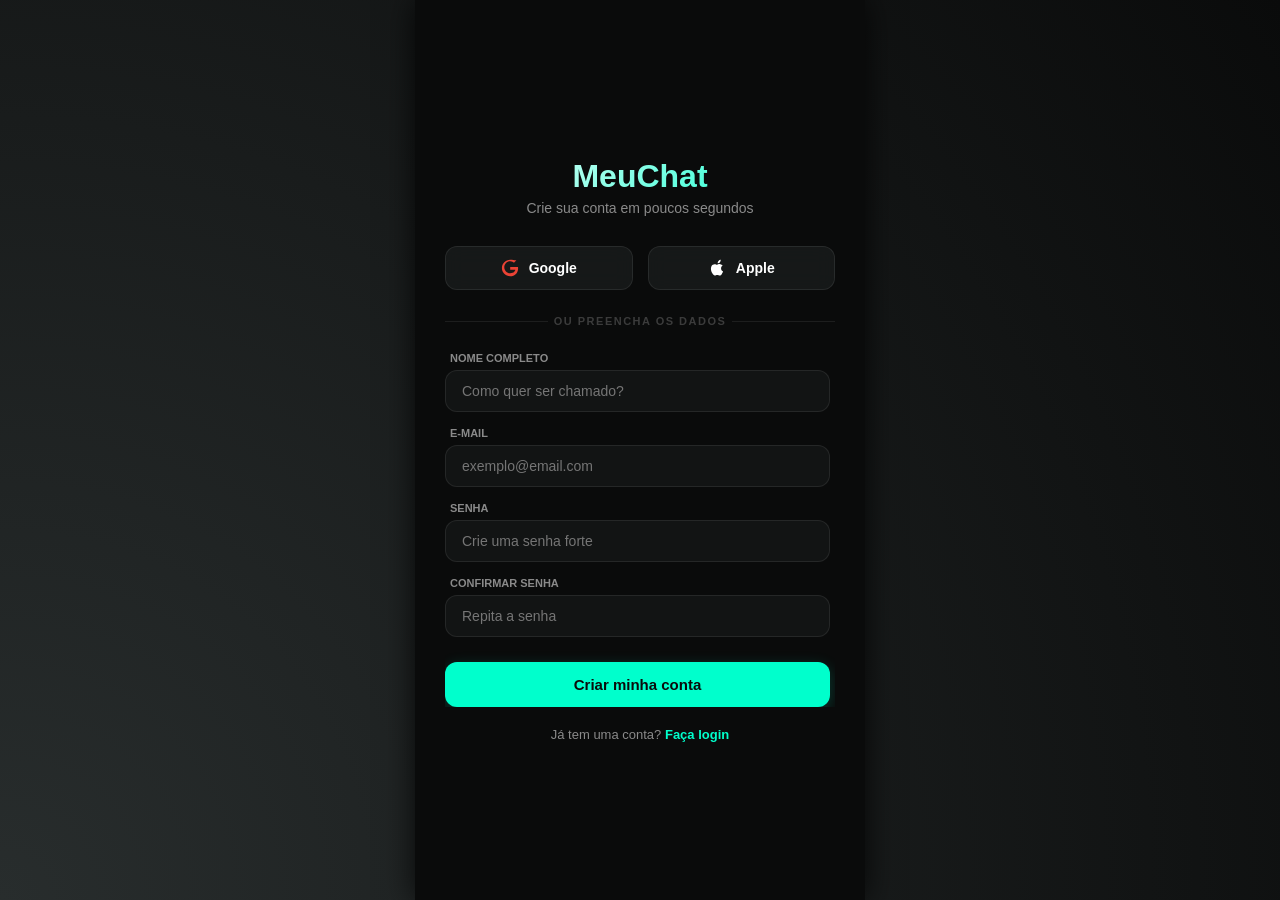
==== cadastre-se.html @ e144c777 "primeiira versao do chat app" ====
<!DOCTYPE html>
<html lang="pt-BR">
<head>
    <meta charset="UTF-8">
    <meta name="viewport" content="width=device-width, initial-scale=1.0">
    <title>Meu Chat - Cadastro</title>
    <style>
        /* --- ESTILOS GERAIS --- */
        * {
            margin: 0;
            padding: 0;
            box-sizing: border-box;
            font-family: 'Segoe UI', Tahoma, Geneva, Verdana, sans-serif;
        }

        body {
            background-color: #0a0b0b;
            color: #ffffff;
            display: flex;
            justify-content: center;
            align-items: center;
            height: 100vh;
            background: radial-gradient(circle at bottom left, #282d2d 0%, #0a0b0b 100%);
            overflow: hidden;
        }

        /* Container do App */
        .app-container {
            width: 100%;
            max-width: 450px;
            height: 100vh;
            background-color: #0a0b0b;
            display: flex;
            flex-direction: column;
            justify-content: center;
            padding: 30px;
            position: relative;
            box-shadow: 0 0 30px rgba(0,0,0,0.8);
        }

        /* --- LOGO / TOPO --- */
        .register-header {
            text-align: center;
            margin-bottom: 30px;
        }

        .register-header h1 {
            font-size: 32px;
            font-weight: 800;
            background: linear-gradient(135deg, #ffffff 0%, #00ffcc 100%);
            -webkit-background-clip: text;
            -webkit-text-fill-color: transparent;
        }

        .register-header p {
            font-size: 14px;
            color: #8a8a8a;
            margin-top: 5px;
        }

        /* --- BOTÕES SOCIAIS --- */
        .social-container {
            display: flex;
            gap: 15px;
            margin-bottom: 25px;
        }

        .btn-social {
            flex: 1;
            display: flex;
            align-items: center;
            justify-content: center;
            gap: 10px;
            padding: 12px;
            border-radius: 12px;
            background: rgba(40, 45, 45, 0.4);
            border: 1px solid rgba(255, 255, 255, 0.08);
            backdrop-filter: blur(10px);
            -webkit-backdrop-filter: blur(10px);
            color: #ffffff;
            font-size: 14px;
            font-weight: 600;
            cursor: pointer;
            transition: all 0.2s ease;
        }

        .btn-social:hover {
            border-color: #00ffcc;
            background: rgba(0, 255, 204, 0.05);
        }

        .social-icon {
            width: 18px;
            height: 18px;
        }

        /* --- DIVISOR --- */
        .divider {
            display: flex;
            align-items: center;
            text-align: center;
            margin-bottom: 25px;
            color: rgba(255, 255, 255, 0.2);
            font-size: 11px;
            font-weight: 700;
            text-transform: uppercase;
            letter-spacing: 1.5px;
        }

        .divider::before, .divider::after {
            content: '';
            flex: 1;
            border-bottom: 1px solid rgba(255, 255, 255, 0.08);
        }

        .divider:not(:empty)::before { margin-right: .5em; }
        .divider:not(:empty)::after { margin-left: .5em; }

        /* --- FORMULÁRIO --- */
        .form-scroll {
            overflow-y: auto;
            padding-right: 5px;
        }

        /* Estilização da barra de rolagem */
        .form-scroll::-webkit-scrollbar { width: 4px; }
        .form-scroll::-webkit-scrollbar-thumb { background: #3c3c3c; border-radius: 10px; }

        .form-container {
            display: flex;
            flex-direction: column;
            gap: 15px;
        }

        .input-group {
            display: flex;
            flex-direction: column;
            gap: 6px;
        }

        .input-group label {
            font-size: 11px;
            color: #8a8a8a;
            font-weight: 700;
            text-transform: uppercase;
            padding-left: 5px;
        }

        .input-field {
            width: 100%;
            background: rgba(40, 45, 45, 0.3);
            border: 1px solid rgba(255, 255, 255, 0.08);
            border-radius: 12px;
            padding: 12px 16px;
            color: #ffffff;
            font-size: 14px;
            outline: none;
            transition: all 0.2s;
        }

        .input-field:focus {
            border-color: #00ffcc;
            background: rgba(40, 45, 45, 0.5);
            box-shadow: 0 0 15px rgba(0, 255, 204, 0.1);
        }

        /* --- BOTÃO CRIAR CONTA --- */
        .btn-register {
            width: 100%;
            padding: 14px;
            border-radius: 12px;
            background: #00ffcc;
            color: #0a0b0b;
            border: none;
            font-size: 15px;
            font-weight: 700;
            cursor: pointer;
            margin-top: 10px;
            box-shadow: 0 4px 15px rgba(0, 255, 204, 0.2);
            transition: all 0.2s ease;
        }

        .btn-register:hover {
            transform: translateY(-2px);
            box-shadow: 0 6px 20px rgba(0, 255, 204, 0.4);
        }

        /* LINK PARA LOGIN */
        .login-link {
            text-align: center;
            margin-top: 20px;
            font-size: 13px;
            color: #8a8a8a;
        }

        .login-link a {
            color: #00ffcc;
            text-decoration: none;
            font-weight: 700;
        }

        @media screen and (max-width: 900px) {
            .app-container { max-width: 100%; height: 100vh; box-shadow: none; }
        }
    </style>
</head>
<body>

    <div class="app-container">
        
        <header class="register-header">
            <h1>MeuChat</h1>
            <p>Crie sua conta em poucos segundos</p>
        </header>

        <div class="social-container">
            <button class="btn-social" onclick="socialAuth('Google')">
                <svg class="social-icon" viewBox="0 0 24 24">
                    <path fill="#EA4335" d="M12.24 10.285V14.4h6.887c-.275 1.565-1.88 4.604-6.887 4.604-4.33 0-7.866-3.577-7.866-8s3.536-8 7.866-8c2.46 0 4.105 1.025 5.047 1.926l3.227-3.111C18.29 1.95 15.54 1 12.24 1 6.16 1 1.2 5.93 1.2 12s4.96 11 11.04 11c6.35 0 10.57-4.44 10.57-10.75 0-.72-.08-1.27-.17-1.72h-10.4z"/>
                </svg>
                <span>Google</span>
            </button>

            <button class="btn-social" onclick="socialAuth('Apple')">
                <svg class="social-icon" viewBox="0 0 24 24" fill="#ffffff">
                    <path d="M18.71 19.5c-.83 1.24-1.71 2.45-3.05 2.47-1.34.03-1.77-.79-3.29-.79-1.53 0-2 .77-3.27.82-1.31.05-2.3-1.32-3.14-2.53C4.25 17 2.94 12.45 4.7 9.39c.87-1.52 2.43-2.48 4.12-2.51 1.28-.02 2.5.87 3.29.87.78 0 2.26-1.07 3.81-.91.65.03 2.47.26 3.64 1.98-.09.06-2.17 1.28-2.15 3.81.03 3.02 2.65 4.03 2.68 4.04-.03.07-.42 1.44-1.38 2.83M15.97 4.17c.66-.81 1.11-1.93.99-3.06-1 .04-2.22.67-2.94 1.52-.64.74-1.2 1.88-1.05 2.99 1.11.09 2.24-.55 3-1.45z"/>
                </svg>
                <span>Apple</span>
            </button>
        </div>

        <div class="divider">ou preencha os dados</div>

        <div class="form-scroll">
            <form class="form-container" onsubmit="validarCadastro(event)">
                
                <div class="input-group">
                    <label>Nome Completo</label>
                    <input type="text" class="input-field" placeholder="Como quer ser chamado?" required>
                </div>

                <div class="input-group">
                    <label>E-mail</label>
                    <input type="email" class="input-field" placeholder="exemplo@email.com" required>
                </div>

                <div class="input-group">
                    <label>Senha</label>
                    <input type="password" id="senha" class="input-field" placeholder="Crie uma senha forte" required>
                </div>

                <div class="input-group">
                    <label>Confirmar Senha</label>
                    <input type="password" id="confirmarSenha" class="input-field" placeholder="Repita a senha" required>
                </div>

                <button type="submit" class="btn-register">Criar minha conta</button>
            </form>
        </div>

        <div class="login-link">
            Já tem uma conta? <a href="login.html">Faça login</a>
        </div>

    </div>

    <script>
        function validarCadastro(event) {
            event.preventDefault();
            
            const senha = document.getElementById('senha').value;
            const confirmar = document.getElementById('confirmarSenha').value;

            if (senha !== confirmar) {
                alert("As senhas não coincidem! Tente novamente.");
                return;
            }

            // Simulação de sucesso
            alert("Conta criada com sucesso! Bem-vindo ao MeuChat.");
            window.location.href = "index.html";
        }

        function socialAuth(rede) {
            alert(`Iniciando cadastro via ${rede}...`);
            window.location.href = "index.html";
        }
    </script>
</body>
</html>
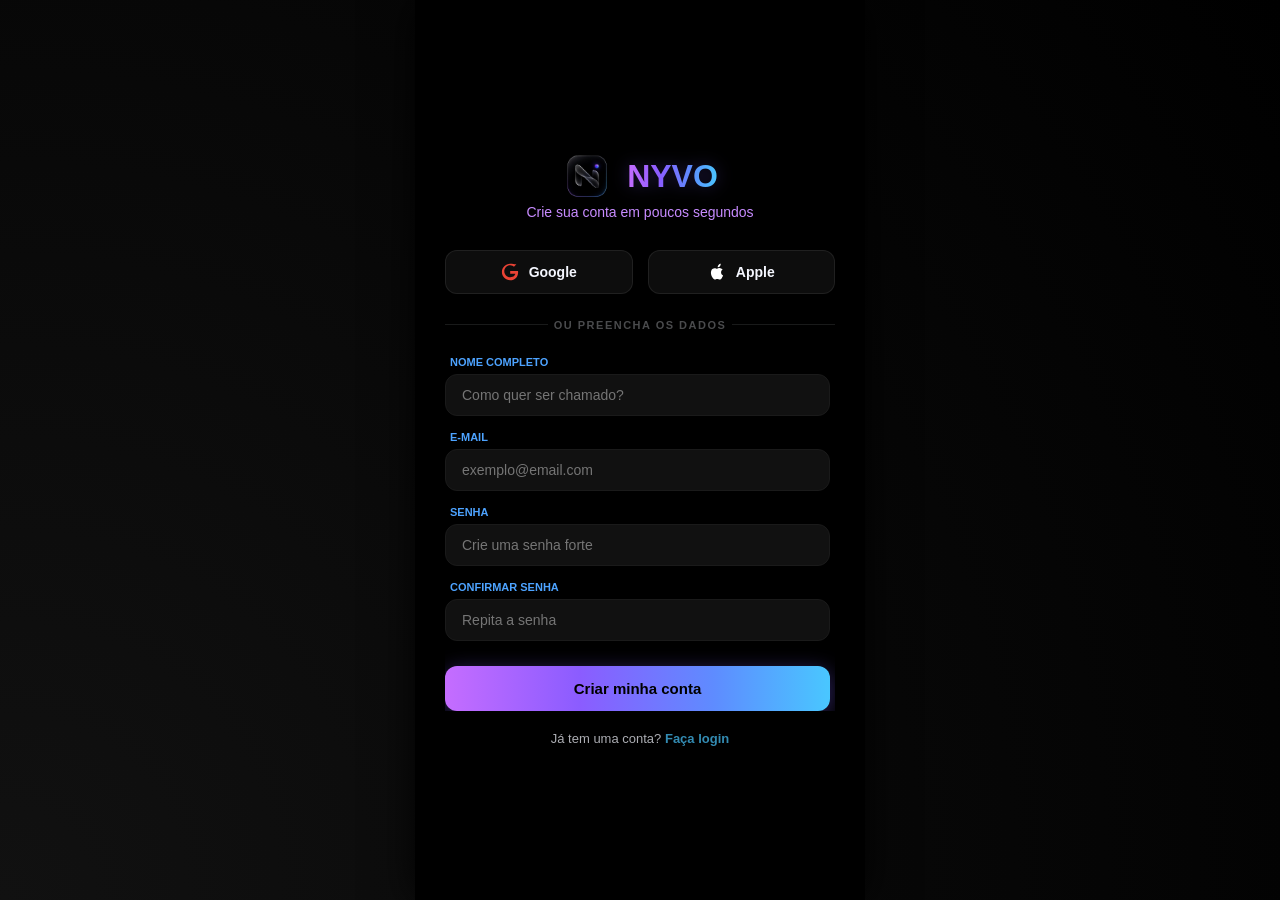
==== commit ddd0e814: "ajude no meu cadastre-se" ====
--- a/cadastre-se.html
+++ b/cadastre-se.html
@@ -3,213 +3,21 @@
 <head>
     <meta charset="UTF-8">
     <meta name="viewport" content="width=device-width, initial-scale=1.0">
+    <link rel="stylesheet" href="./cadastre-se.css">
     <title>Meu Chat - Cadastro</title>
-    <style>
-        /* --- ESTILOS GERAIS --- */
-        * {
-            margin: 0;
-            padding: 0;
-            box-sizing: border-box;
-            font-family: 'Segoe UI', Tahoma, Geneva, Verdana, sans-serif;
-        }
 
-        body {
-            background-color: #0a0b0b;
-            color: #ffffff;
-            display: flex;
-            justify-content: center;
-            align-items: center;
-            height: 100vh;
-            background: radial-gradient(circle at bottom left, #282d2d 0%, #0a0b0b 100%);
-            overflow: hidden;
-        }
-
-        /* Container do App */
-        .app-container {
-            width: 100%;
-            max-width: 450px;
-            height: 100vh;
-            background-color: #0a0b0b;
-            display: flex;
-            flex-direction: column;
-            justify-content: center;
-            padding: 30px;
-            position: relative;
-            box-shadow: 0 0 30px rgba(0,0,0,0.8);
-        }
-
-        /* --- LOGO / TOPO --- */
-        .register-header {
-            text-align: center;
-            margin-bottom: 30px;
-        }
-
-        .register-header h1 {
-            font-size: 32px;
-            font-weight: 800;
-            background: linear-gradient(135deg, #ffffff 0%, #00ffcc 100%);
-            -webkit-background-clip: text;
-            -webkit-text-fill-color: transparent;
-        }
-
-        .register-header p {
-            font-size: 14px;
-            color: #8a8a8a;
-            margin-top: 5px;
-        }
-
-        /* --- BOTÕES SOCIAIS --- */
-        .social-container {
-            display: flex;
-            gap: 15px;
-            margin-bottom: 25px;
-        }
-
-        .btn-social {
-            flex: 1;
-            display: flex;
-            align-items: center;
-            justify-content: center;
-            gap: 10px;
-            padding: 12px;
-            border-radius: 12px;
-            background: rgba(40, 45, 45, 0.4);
-            border: 1px solid rgba(255, 255, 255, 0.08);
-            backdrop-filter: blur(10px);
-            -webkit-backdrop-filter: blur(10px);
-            color: #ffffff;
-            font-size: 14px;
-            font-weight: 600;
-            cursor: pointer;
-            transition: all 0.2s ease;
-        }
-
-        .btn-social:hover {
-            border-color: #00ffcc;
-            background: rgba(0, 255, 204, 0.05);
-        }
-
-        .social-icon {
-            width: 18px;
-            height: 18px;
-        }
-
-        /* --- DIVISOR --- */
-        .divider {
-            display: flex;
-            align-items: center;
-            text-align: center;
-            margin-bottom: 25px;
-            color: rgba(255, 255, 255, 0.2);
-            font-size: 11px;
-            font-weight: 700;
-            text-transform: uppercase;
-            letter-spacing: 1.5px;
-        }
-
-        .divider::before, .divider::after {
-            content: '';
-            flex: 1;
-            border-bottom: 1px solid rgba(255, 255, 255, 0.08);
-        }
-
-        .divider:not(:empty)::before { margin-right: .5em; }
-        .divider:not(:empty)::after { margin-left: .5em; }
-
-        /* --- FORMULÁRIO --- */
-        .form-scroll {
-            overflow-y: auto;
-            padding-right: 5px;
-        }
-
-        /* Estilização da barra de rolagem */
-        .form-scroll::-webkit-scrollbar { width: 4px; }
-        .form-scroll::-webkit-scrollbar-thumb { background: #3c3c3c; border-radius: 10px; }
-
-        .form-container {
-            display: flex;
-            flex-direction: column;
-            gap: 15px;
-        }
-
-        .input-group {
-            display: flex;
-            flex-direction: column;
-            gap: 6px;
-        }
-
-        .input-group label {
-            font-size: 11px;
-            color: #8a8a8a;
-            font-weight: 700;
-            text-transform: uppercase;
-            padding-left: 5px;
-        }
-
-        .input-field {
-            width: 100%;
-            background: rgba(40, 45, 45, 0.3);
-            border: 1px solid rgba(255, 255, 255, 0.08);
-            border-radius: 12px;
-            padding: 12px 16px;
-            color: #ffffff;
-            font-size: 14px;
-            outline: none;
-            transition: all 0.2s;
-        }
-
-        .input-field:focus {
-            border-color: #00ffcc;
-            background: rgba(40, 45, 45, 0.5);
-            box-shadow: 0 0 15px rgba(0, 255, 204, 0.1);
-        }
-
-        /* --- BOTÃO CRIAR CONTA --- */
-        .btn-register {
-            width: 100%;
-            padding: 14px;
-            border-radius: 12px;
-            background: #00ffcc;
-            color: #0a0b0b;
-            border: none;
-            font-size: 15px;
-            font-weight: 700;
-            cursor: pointer;
-            margin-top: 10px;
-            box-shadow: 0 4px 15px rgba(0, 255, 204, 0.2);
-            transition: all 0.2s ease;
-        }
-
-        .btn-register:hover {
-            transform: translateY(-2px);
-            box-shadow: 0 6px 20px rgba(0, 255, 204, 0.4);
-        }
-
-        /* LINK PARA LOGIN */
-        .login-link {
-            text-align: center;
-            margin-top: 20px;
-            font-size: 13px;
-            color: #8a8a8a;
-        }
-
-        .login-link a {
-            color: #00ffcc;
-            text-decoration: none;
-            font-weight: 700;
-        }
-
-        @media screen and (max-width: 900px) {
-            .app-container { max-width: 100%; height: 100vh; box-shadow: none; }
-        }
-    </style>
+    
 </head>
 <body>
 
     <div class="app-container">
         
         <header class="register-header">
-            <h1>MeuChat</h1>
+            <div class="titulo">
+                <img src="./nyvo.png" alt="" width="50">
+                <h1>NYVO</h1>
+            </div>
+
             <p>Crie sua conta em poucos segundos</p>
         </header>
 
@@ -264,27 +72,6 @@
 
     </div>
 
-    <script>
-        function validarCadastro(event) {
-            event.preventDefault();
-            
-            const senha = document.getElementById('senha').value;
-            const confirmar = document.getElementById('confirmarSenha').value;
-
-            if (senha !== confirmar) {
-                alert("As senhas não coincidem! Tente novamente.");
-                return;
-            }
-
-            // Simulação de sucesso
-            alert("Conta criada com sucesso! Bem-vindo ao MeuChat.");
-            window.location.href = "index.html";
-        }
-
-        function socialAuth(rede) {
-            alert(`Iniciando cadastro via ${rede}...`);
-            window.location.href = "index.html";
-        }
-    </script>
+    <script src="cadastre-se.js"></script>
 </body>
 </html>
--- a/cadastre-se.css
+++ b/cadastre-se.css
@@ -0,0 +1,225 @@
+/* --- ESTILOS GERAIS --- */
+* {
+    margin: 0;
+    padding: 0;
+    box-sizing: border-box;
+    font-family: 'Segoe UI', Tahoma, Geneva, Verdana, sans-serif;
+}
+
+body {
+    background-color: #000000; /* Preto absoluto solicitado */
+    color: #F5F7FF; /* Branco para efeitos/texto claro */
+    display: flex;
+    justify-content: center;
+    align-items: center;
+    height: 100vh;
+    /* Gradiente radial de fundo usando o grafite e o preto absoluto */
+    background: radial-gradient(circle at bottom left, #111111 0%, #000000 100%);
+    overflow: hidden;
+}
+
+/* Container do App */
+.app-container {
+    width: 100%;
+    max-width: 450px;
+    height: 100vh;
+    background-color: #000000;
+    display: flex;
+    flex-direction: column;
+    justify-content: center;
+    padding: 30px;
+    position: relative;
+    box-shadow: 0 0 40px rgba(0, 0, 0, 0.9);
+}
+
+/* --- LOGO / TOPO --- */
+.register-header {
+    text-align: center;
+    margin-bottom: 30px;
+}
+
+/* Título com o Gradiente Principal da marca e Efeito Neon */
+.register-header h1 {
+    font-size: 32px;
+    font-weight: 800;
+    background: linear-gradient(90deg, #C56DFF 0%, #8B5CFF 35%, #5E8CFF 70%, #49C7FF 100%);
+    -webkit-background-clip: text;
+    -webkit-text-fill-color: transparent;
+    /* Adiciona profundidade ao texto em degradê */
+    filter: drop-shadow(0 0 8px rgba(122, 92, 255, 0.3));
+}
+
+.register-header p {
+    font-size: 14px;
+    color: #C78BFF; /* Lilás para dar destaque moderno */
+    margin-top: 5px;
+}
+
+.titulo {
+    display: flex;
+    align-items: center;
+    gap: 15px;
+    width: 100%;
+    justify-content: center;
+}
+
+
+
+/* --- BOTÕES SOCIAIS --- */
+.social-container {
+    display: flex;
+    gap: 15px;
+    margin-bottom: 25px;
+}
+
+/* Estilo Liquid Glass / Glassmorphism */
+.btn-social {
+    flex: 1;
+    display: flex;
+    align-items: center;
+    justify-content: center;
+    gap: 10px;
+    padding: 12px;
+    border-radius: 12px;
+    background: rgba(26, 26, 26, 0.5); /* Cinza escuro com opacidade */
+    border: 1px solid rgba(245, 247, 257, 0.08); /* Borda fina com o branco de reflexo */
+    backdrop-filter: blur(16px);
+    -webkit-backdrop-filter: blur(16px);
+    color: #F5F7FF;
+    font-size: 14px;
+    font-weight: 600;
+    cursor: pointer;
+    transition: all 0.3s ease;
+}
+
+.btn-social:hover {
+    background: rgba(26, 26, 26, 0.8);
+    border-color: #8B5CFF; /* Destaca com o roxo principal no hover */
+    transform: translateY(-2px);
+    box-shadow: 0 5px 15px rgba(122, 92, 255, 0.2); /* Glow sutil roxo (#7A5CFF) */
+}
+
+.social-icon {
+    width: 18px;
+    height: 18px;
+}
+
+/* --- DIVISOR --- */
+.divider {
+    display: flex;
+    align-items: center;
+    text-align: center;
+    margin-bottom: 25px;
+    color: rgba(245, 247, 257, 0.3);
+    font-size: 11px;
+    font-weight: 700;
+    text-transform: uppercase;
+    letter-spacing: 1.5px;
+}
+
+.divider::before, .divider::after {
+    content: '';
+    flex: 1;
+    border-bottom: 1px solid rgba(245, 247, 257, 0.1);
+}
+
+.divider:not(:empty)::before { margin-right: .5em; }
+.divider:not(:empty)::after { margin-left: .5em; }
+
+/* --- FORMULÁRIO --- */
+.form-scroll {
+    overflow-y: auto;
+    padding-right: 5px;
+}
+
+/* Estilização da barra de rolagem combinando com o tema escuro */
+.form-scroll::-webkit-scrollbar { width: 4px; }
+.form-scroll::-webkit-scrollbar-thumb { background: #1A1A1A; border-radius: 10px; }
+.form-scroll::-webkit-scrollbar-thumb:hover { background: #8B5CFF; }
+
+.form-container {
+    display: flex;
+    flex-direction: column;
+    gap: 15px;
+}
+
+.input-group {
+    display: flex;
+    flex-direction: column;
+    gap: 6px;
+}
+
+.input-group label {
+    font-size: 11px;
+    color: #4DA3FF; /* Azul neon para as labels ficarem limpas e tecnológicas */
+    font-weight: 700;
+    text-transform: uppercase;
+    padding-left: 5px;
+}
+
+.input-field {
+    width: 100%;
+    background: #111111; /* Cinza grafite */
+    border: 1px solid #1A1A1A; /* Cinza escuro */
+    border-radius: 12px;
+    padding: 12px 16px;
+    color: #F5F7FF;
+    font-size: 14px;
+    outline: none;
+    transition: all 0.3s ease;
+}
+
+.input-field:focus {
+    border-color: #49C7FF; /* Azul principal no foco */
+    background: #1A1A1A;
+    box-shadow: 0 0 15px rgba(85, 199, 255, 0.25); /* Glow Azul (#55C7FF) */
+}
+
+/* --- BOTÃO CRIAR CONTA --- */
+.btn-register {
+    width: 100%;
+    padding: 14px;
+    border-radius: 12px;
+    /* Aplicação do Gradiente de 4 cores da marca */
+    background: linear-gradient(90deg, #C56DFF 0%, #8B5CFF 35%, #5E8CFF 70%, #49C7FF 100%);
+    color: #000000; /* Texto em preto absoluto para garantir contraste */
+    border: none;
+    font-size: 15px;
+    font-weight: 700;
+    cursor: pointer;
+    margin-top: 10px;
+    box-shadow: 0 4px 20px rgba(122, 92, 255, 0.4); /* Glow Roxo (#7A5CFF) */
+    transition: all 0.3s ease;
+}
+
+.btn-register:hover {
+    transform: translateY(-2px);
+    box-shadow: 0 6px 25px rgba(85, 199, 255, 0.6); /* Transiciona o foco do glow para o Azul */
+    filter: brightness(1.1); /* Realça levemente os tons acesos do degradê */
+}
+
+/* LINK PARA LOGIN */
+.login-link {
+    text-align: center;
+    margin-top: 20px;
+    font-size: 13px;
+    color: #F5F7FF;
+    opacity: 0.7;
+}
+
+.login-link a {
+    color: #49C7FF; /* Azul principal */
+    text-decoration: none;
+    font-weight: 700;
+    transition: color 0.2s;
+}
+
+.login-link a:hover {
+    color: #C78BFF; /* Transiciona para o Lilás no hover */
+    text-decoration: underline;
+}
+
+/* --- RESPONSIVIDADE --- */
+@media screen and (max-width: 900px) {
+    .app-container { max-width: 100%; height: 100vh; box-shadow: none; }
+}
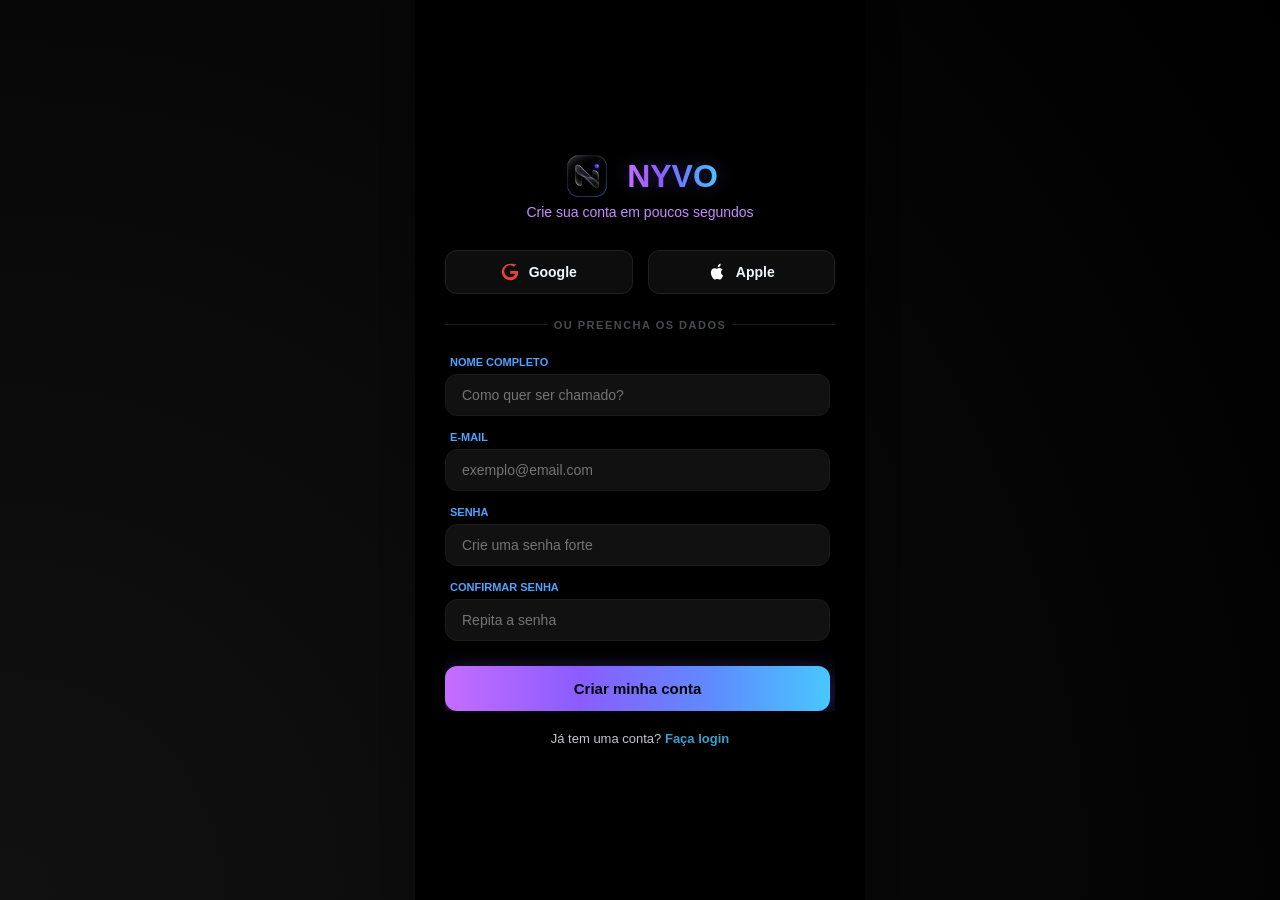
==== commit 4685f84f: "AJUSTE NO THEME" ====
--- a/cadastre-se.html
+++ b/cadastre-se.html
@@ -71,7 +71,7 @@
         </div>
 
     </div>
-
+    <Script src="theme.js"></Script>
     <script src="cadastre-se.js"></script>
 </body>
 </html>
--- a/cadastre-se.css
+++ b/cadastre-se.css
@@ -1,3 +1,41 @@
+/* --- VARIÁVEIS DE COR PADRÃO (DARK MODE) --- */
+body {
+    --bg-main: radial-gradient(circle at bottom left, #111111 0%, #000000 100%);
+    --bg-container: #000000;
+    --text-primary: #F5F7FF;
+    --btn-social-bg: rgba(26, 26, 26, 0.5);
+    --btn-social-hover: rgba(26, 26, 26, 0.8);
+    --btn-social-border: rgba(245, 247, 257, 0.08);
+    --divider-color: rgba(245, 247, 257, 0.3);
+    --divider-line: rgba(245, 247, 257, 0.1);
+    --scrollbar-track: #1A1A1A;
+    --input-bg: #111111;
+    --input-border: #1A1A1A;
+    --input-focus-bg: #1A1A1A;
+    --link-text-color: #F5F7FF;
+
+    background: var(--bg-main);
+    color: var(--text-primary);
+    transition: background 0.3s ease, color 0.3s ease;
+}
+
+/* --- VARIÁVEIS PARA O LIGHT MODE --- */
+body.light-mode {
+    --bg-main: radial-gradient(circle at bottom left, #EEF2F7 0%, #F8FAFC 100%);
+    --bg-container: #FFFFFF;
+    --text-primary: #111111;
+    --btn-social-bg: rgba(240, 244, 248, 0.7);
+    --btn-social-hover: rgba(226, 232, 240, 0.9);
+    --btn-social-border: rgba(17, 17, 17, 0.08);
+    --divider-color: rgba(17, 17, 17, 0.4);
+    --divider-line: rgba(17, 17, 17, 0.15);
+    --scrollbar-track: #E2E8F0;
+    --input-bg: #F1F5F9;
+    --input-border: #E2E8F0;
+    --input-focus-bg: #FFFFFF;
+    --link-text-color: #334155;
+}
+
 /* --- ESTILOS GERAIS --- */
 * {
     margin: 0;
@@ -7,14 +45,10 @@
 }
 
 body {
-    background-color: #000000; /* Preto absoluto solicitado */
-    color: #F5F7FF; /* Branco para efeitos/texto claro */
     display: flex;
     justify-content: center;
     align-items: center;
     height: 100vh;
-    /* Gradiente radial de fundo usando o grafite e o preto absoluto */
-    background: radial-gradient(circle at bottom left, #111111 0%, #000000 100%);
     overflow: hidden;
 }
 
@@ -23,13 +57,14 @@
     width: 100%;
     max-width: 450px;
     height: 100vh;
-    background-color: #000000;
+    background-color: var(--bg-container);
     display: flex;
     flex-direction: column;
     justify-content: center;
     padding: 30px;
     position: relative;
-    box-shadow: 0 0 40px rgba(0, 0, 0, 0.9);
+    box-shadow: 0 0 40px rgba(0, 0, 0, 0.1);
+    transition: background-color 0.3s ease;
 }
 
 /* --- LOGO / TOPO --- */
@@ -45,13 +80,12 @@
     background: linear-gradient(90deg, #C56DFF 0%, #8B5CFF 35%, #5E8CFF 70%, #49C7FF 100%);
     -webkit-background-clip: text;
     -webkit-text-fill-color: transparent;
-    /* Adiciona profundidade ao texto em degradê */
     filter: drop-shadow(0 0 8px rgba(122, 92, 255, 0.3));
 }
 
 .register-header p {
     font-size: 14px;
-    color: #C78BFF; /* Lilás para dar destaque moderno */
+    color: #C78BFF;
     margin-top: 5px;
 }
 
@@ -62,8 +96,6 @@
     width: 100%;
     justify-content: center;
 }
-
-
 
 /* --- BOTÕES SOCIAIS --- */
 .social-container {
@@ -81,11 +113,11 @@
     gap: 10px;
     padding: 12px;
     border-radius: 12px;
-    background: rgba(26, 26, 26, 0.5); /* Cinza escuro com opacidade */
-    border: 1px solid rgba(245, 247, 257, 0.08); /* Borda fina com o branco de reflexo */
+    background: var(--btn-social-bg);
+    border: 1px solid var(--btn-social-border);
     backdrop-filter: blur(16px);
     -webkit-backdrop-filter: blur(16px);
-    color: #F5F7FF;
+    color: var(--text-primary);
     font-size: 14px;
     font-weight: 600;
     cursor: pointer;
@@ -93,10 +125,10 @@
 }
 
 .btn-social:hover {
-    background: rgba(26, 26, 26, 0.8);
-    border-color: #8B5CFF; /* Destaca com o roxo principal no hover */
+    background: var(--btn-social-hover);
+    border-color: #8B5CFF;
     transform: translateY(-2px);
-    box-shadow: 0 5px 15px rgba(122, 92, 255, 0.2); /* Glow sutil roxo (#7A5CFF) */
+    box-shadow: 0 5px 15px rgba(122, 92, 255, 0.2);
 }
 
 .social-icon {
@@ -110,17 +142,19 @@
     align-items: center;
     text-align: center;
     margin-bottom: 25px;
-    color: rgba(245, 247, 257, 0.3);
+    color: var(--divider-color);
     font-size: 11px;
     font-weight: 700;
     text-transform: uppercase;
     letter-spacing: 1.5px;
+    transition: color 0.3s;
 }
 
 .divider::before, .divider::after {
     content: '';
     flex: 1;
-    border-bottom: 1px solid rgba(245, 247, 257, 0.1);
+    border-bottom: 1px solid var(--divider-line);
+    transition: border-color 0.3s;
 }
 
 .divider:not(:empty)::before { margin-right: .5em; }
@@ -132,9 +166,9 @@
     padding-right: 5px;
 }
 
-/* Estilização da barra de rolagem combinando com o tema escuro */
+/* Estilização da barra de rolagem */
 .form-scroll::-webkit-scrollbar { width: 4px; }
-.form-scroll::-webkit-scrollbar-thumb { background: #1A1A1A; border-radius: 10px; }
+.form-scroll::-webkit-scrollbar-thumb { background: var(--scrollbar-track); border-radius: 10px; transition: background 0.3s; }
 .form-scroll::-webkit-scrollbar-thumb:hover { background: #8B5CFF; }
 
 .form-container {
@@ -151,7 +185,7 @@
 
 .input-group label {
     font-size: 11px;
-    color: #4DA3FF; /* Azul neon para as labels ficarem limpas e tecnológicas */
+    color: #4DA3FF;
     font-weight: 700;
     text-transform: uppercase;
     padding-left: 5px;
@@ -159,20 +193,20 @@
 
 .input-field {
     width: 100%;
-    background: #111111; /* Cinza grafite */
-    border: 1px solid #1A1A1A; /* Cinza escuro */
+    background: var(--input-bg);
+    border: 1px solid var(--input-border);
     border-radius: 12px;
     padding: 12px 16px;
-    color: #F5F7FF;
+    color: var(--text-primary);
     font-size: 14px;
     outline: none;
     transition: all 0.3s ease;
 }
 
 .input-field:focus {
-    border-color: #49C7FF; /* Azul principal no foco */
-    background: #1A1A1A;
-    box-shadow: 0 0 15px rgba(85, 199, 255, 0.25); /* Glow Azul (#55C7FF) */
+    border-color: #49C7FF;
+    background: var(--input-focus-bg);
+    box-shadow: 0 0 15px rgba(85, 199, 255, 0.25);
 }
 
 /* --- BOTÃO CRIAR CONTA --- */
@@ -180,22 +214,21 @@
     width: 100%;
     padding: 14px;
     border-radius: 12px;
-    /* Aplicação do Gradiente de 4 cores da marca */
     background: linear-gradient(90deg, #C56DFF 0%, #8B5CFF 35%, #5E8CFF 70%, #49C7FF 100%);
-    color: #000000; /* Texto em preto absoluto para garantir contraste */
+    color: #000000;
     border: none;
     font-size: 15px;
     font-weight: 700;
     cursor: pointer;
     margin-top: 10px;
-    box-shadow: 0 4px 20px rgba(122, 92, 255, 0.4); /* Glow Roxo (#7A5CFF) */
+    box-shadow: 0 4px 20px rgba(122, 92, 255, 0.4);
     transition: all 0.3s ease;
 }
 
 .btn-register:hover {
     transform: translateY(-2px);
-    box-shadow: 0 6px 25px rgba(85, 199, 255, 0.6); /* Transiciona o foco do glow para o Azul */
-    filter: brightness(1.1); /* Realça levemente os tons acesos do degradê */
+    box-shadow: 0 6px 25px rgba(85, 199, 255, 0.6);
+    filter: brightness(1.1);
 }
 
 /* LINK PARA LOGIN */
@@ -203,23 +236,28 @@
     text-align: center;
     margin-top: 20px;
     font-size: 13px;
-    color: #F5F7FF;
-    opacity: 0.7;
+    color: var(--link-text-color);
+    opacity: 0.8;
+    transition: color 0.3s;
 }
 
 .login-link a {
-    color: #49C7FF; /* Azul principal */
+    color: #49C7FF;
     text-decoration: none;
     font-weight: 700;
     transition: color 0.2s;
 }
 
 .login-link a:hover {
-    color: #C78BFF; /* Transiciona para o Lilás no hover */
+    color: #C78BFF;
     text-decoration: underline;
 }
 
 /* --- RESPONSIVIDADE --- */
 @media screen and (max-width: 900px) {
+    body {
+        align-items: flex-start;
+    }
+    
     .app-container { max-width: 100%; height: 100vh; box-shadow: none; }
 }
